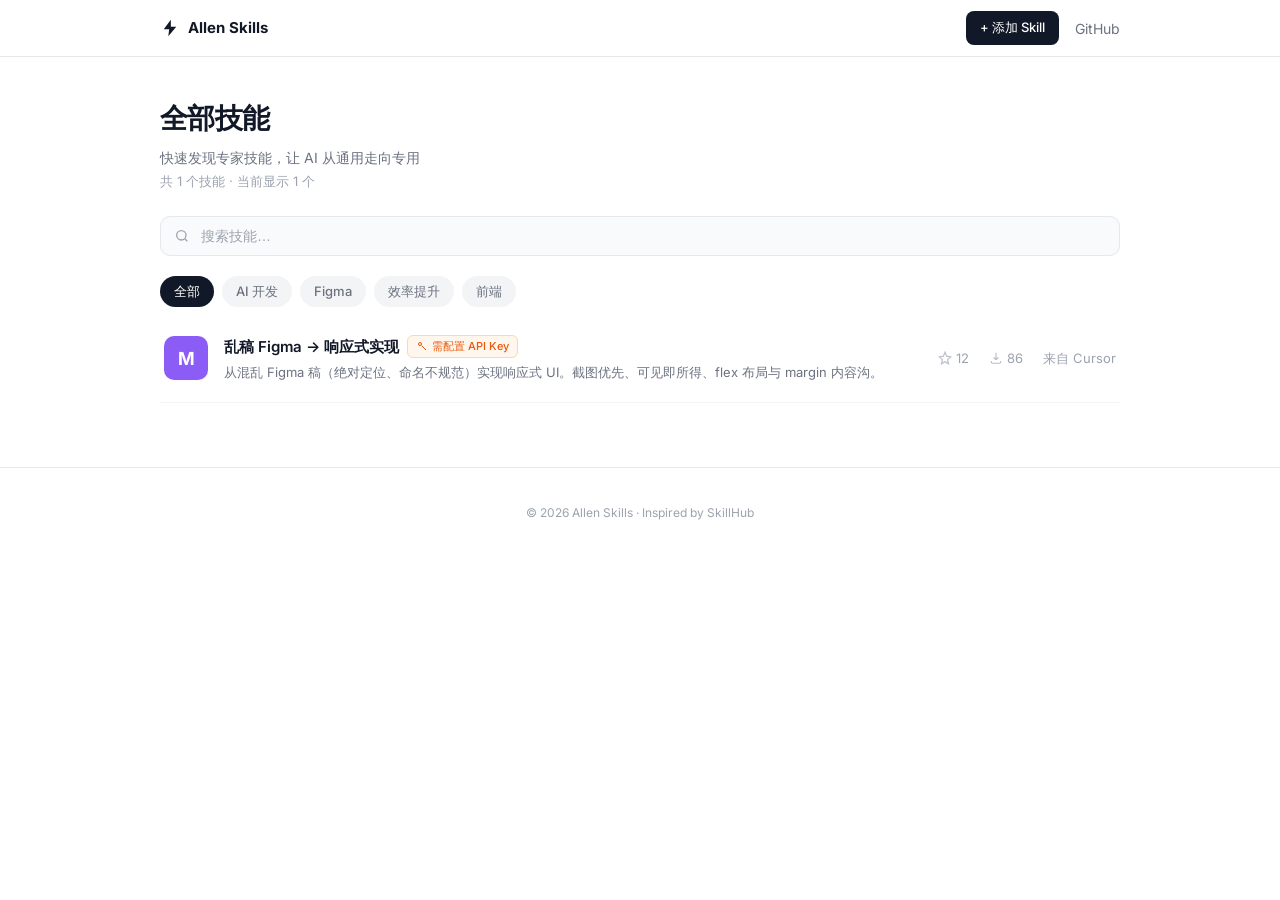
==== index.html @ ee0bc699 "Redesign catalog UI to match SkillHub light list style. White background, row-based skill list with " ====
<!DOCTYPE html>
<html lang="zh-CN">
<head>
  <meta charset="UTF-8" />
  <meta name="viewport" content="width=device-width, initial-scale=1.0" />
  <title>Allen Skills — Cursor Agent 技能库</title>
  <meta name="description" content="快速发现专家技能，让 AI 从通用走向专用" />
  <link rel="preconnect" href="https://fonts.googleapis.com" />
  <link rel="preconnect" href="https://fonts.gstatic.com" crossorigin />
  <link href="https://fonts.googleapis.com/css2?family=Inter:wght@400;500;600;700&display=swap" rel="stylesheet" />
  <link rel="stylesheet" href="assets/style.css" />
</head>
<body>
  <header class="site-header">
    <div class="container header-inner">
      <a class="brand" href="./">
        <svg class="brand-icon" viewBox="0 0 24 24" fill="none" aria-hidden="true">
          <path d="M13 2L4.5 13.5H11L10 22L19.5 10.5H13L13 2Z" fill="currentColor"/>
        </svg>
        <span class="brand-text">Allen Skills</span>
      </a>
      <div class="header-actions">
        <a href="https://github.com/zwxallen818/cursor-skills" class="btn-publish" target="_blank" rel="noopener">+ 添加 Skill</a>
        <a href="https://github.com/zwxallen818/cursor-skills" class="header-link" target="_blank" rel="noopener">GitHub</a>
      </div>
    </div>
  </header>

  <main class="main-content">
    <div class="container">
      <section class="page-head">
        <h1 class="page-title">全部技能</h1>
        <p class="page-subtitle" id="hero-subtitle">快速发现专家技能，让 AI 从通用走向专用</p>
        <p class="page-count" id="hero-count"></p>
        <div class="search-wrap">
          <svg class="search-icon" viewBox="0 0 24 24" fill="none" stroke="currentColor" stroke-width="2">
            <circle cx="11" cy="11" r="7"></circle>
            <path d="M20 20l-3.5-3.5"></path>
          </svg>
          <input id="search-input" type="search" placeholder="搜索技能…" autocomplete="off" />
        </div>
        <div class="category-tabs" id="category-tabs" role="tablist" aria-label="技能分类"></div>
      </section>

      <section class="skills-section">
        <div id="skills-list" class="skills-list" role="list"></div>
        <div id="empty-state" class="empty-state hidden">
          <p>没有找到匹配的技能</p>
          <button type="button" class="btn-text" id="clear-filters">清除筛选</button>
        </div>
      </section>
    </div>
  </main>

  <footer class="site-footer">
    <div class="container footer-inner">
      <p>© <span id="year"></span> Allen Skills · Inspired by SkillHub</p>
    </div>
  </footer>

  <script src="assets/app.js"></script>
</body>
</html>
---- assets/style.css ----
/* Allen Skills — SkillHub light theme */
:root {
  --bg: #ffffff;
  --text: #111827;
  --text-secondary: #6b7280;
  --text-muted: #9ca3af;
  --border: #f3f4f6;
  --border-strong: #e5e7eb;
  --accent: #111827;
  --search-bg: #f9fafb;
  --pill-bg: #f3f4f6;
  --pill-active: #111827;
  --container: 960px;
  --badge-api-bg: #fff7ed;
  --badge-api-text: #ea580c;
  --badge-api-border: #fed7aa;
}

* { box-sizing: border-box; }
html, body { margin: 0; padding: 0; }
body {
  font-family: Inter, -apple-system, BlinkMacSystemFont, "Segoe UI", "PingFang SC", "Microsoft YaHei", sans-serif;
  background: var(--bg);
  color: var(--text);
  line-height: 1.5;
  -webkit-font-smoothing: antialiased;
}

a { color: inherit; text-decoration: none; }
button { font: inherit; cursor: pointer; border: none; background: none; }

.container {
  width: min(100% - 48px, var(--container));
  margin-inline: auto;
}

.site-header {
  position: sticky;
  top: 0;
  z-index: 50;
  background: rgba(255, 255, 255, 0.92);
  backdrop-filter: blur(8px);
  border-bottom: 1px solid var(--border-strong);
}

.header-inner {
  display: flex;
  align-items: center;
  justify-content: space-between;
  height: 56px;
}

.brand {
  display: flex;
  align-items: center;
  gap: 8px;
  font-weight: 700;
  font-size: 15px;
}

.brand-icon { width: 20px; height: 20px; }

.header-actions {
  display: flex;
  align-items: center;
  gap: 16px;
}

.btn-publish {
  display: inline-flex;
  align-items: center;
  height: 34px;
  padding: 0 14px;
  border-radius: 8px;
  background: var(--accent);
  color: #fff;
  font-size: 13px;
  font-weight: 500;
  transition: opacity 0.15s;
}
.btn-publish:hover { opacity: 0.85; }

.header-link { font-size: 14px; color: var(--text-secondary); }
.header-link:hover { color: var(--text); }

.main-content { padding: 40px 0 64px; }

.page-title {
  margin: 0;
  font-size: 28px;
  font-weight: 700;
  letter-spacing: -0.02em;
}

.page-subtitle {
  margin: 8px 0 0;
  font-size: 14px;
  color: var(--text-secondary);
}

.page-count {
  margin: 4px 0 0;
  font-size: 13px;
  color: var(--text-muted);
}

.search-wrap { position: relative; margin-top: 24px; }

.search-icon {
  position: absolute;
  left: 14px;
  top: 50%;
  transform: translateY(-50%);
  width: 16px;
  height: 16px;
  color: var(--text-muted);
  pointer-events: none;
}

#search-input {
  width: 100%;
  height: 40px;
  padding: 0 14px 0 40px;
  border: 1px solid var(--border-strong);
  border-radius: 10px;
  background: var(--search-bg);
  color: var(--text);
  font-size: 14px;
  outline: none;
}
#search-input::placeholder { color: var(--text-muted); }
#search-input:focus {
  border-color: #d1d5db;
  box-shadow: 0 0 0 3px rgba(17, 24, 39, 0.06);
  background: #fff;
}

.category-tabs {
  display: flex;
  flex-wrap: wrap;
  gap: 8px;
  margin-top: 20px;
}

.tab-btn {
  padding: 6px 14px;
  border-radius: 999px;
  font-size: 13px;
  font-weight: 500;
  color: var(--text-secondary);
  background: var(--pill-bg);
  transition: all 0.15s;
}
.tab-btn:hover { color: var(--text); background: #e5e7eb; }
.tab-btn.active { color: #fff; background: var(--pill-active); }

.skills-list { margin-top: 8px; }

.skill-row {
  display: flex;
  align-items: center;
  gap: 16px;
  padding: 20px 4px;
  border-bottom: 1px solid var(--border);
  transition: background 0.12s;
}
.skill-row:hover { background: #fafafa; }

.skill-icon {
  flex-shrink: 0;
  width: 44px;
  height: 44px;
  border-radius: 10px;
  display: grid;
  place-items: center;
  font-size: 18px;
  font-weight: 700;
  color: #fff;
}

.skill-body { flex: 1; min-width: 0; }

.skill-title-row {
  display: flex;
  align-items: center;
  flex-wrap: wrap;
  gap: 8px;
}

.skill-title {
  margin: 0;
  font-size: 15px;
  font-weight: 600;
  line-height: 1.4;
}

.badge-api {
  display: inline-flex;
  align-items: center;
  gap: 4px;
  padding: 2px 8px;
  border-radius: 6px;
  font-size: 11px;
  font-weight: 500;
  color: var(--badge-api-text);
  background: var(--badge-api-bg);
  border: 1px solid var(--badge-api-border);
}
.badge-api svg { width: 12px; height: 12px; }

.skill-desc {
  margin: 4px 0 0;
  font-size: 13px;
  color: var(--text-secondary);
  line-height: 1.55;
  display: -webkit-box;
  -webkit-line-clamp: 2;
  -webkit-box-orient: vertical;
  overflow: hidden;
}

.skill-meta {
  flex-shrink: 0;
  display: flex;
  align-items: center;
  gap: 20px;
  font-size: 13px;
  color: var(--text-muted);
  white-space: nowrap;
}

.meta-item {
  display: inline-flex;
  align-items: center;
  gap: 4px;
}
.meta-item svg { width: 14px; height: 14px; opacity: 0.7; }

@media (max-width: 720px) {
  .skill-row { flex-wrap: wrap; align-items: flex-start; }
  .skill-meta {
    width: 100%;
    padding-left: 60px;
    gap: 12px;
    flex-wrap: wrap;
    white-space: normal;
  }
}

.empty-state {
  text-align: center;
  padding: 64px 0;
  color: var(--text-muted);
  font-size: 14px;
}
.hidden { display: none !important; }

.btn-text {
  margin-top: 8px;
  color: var(--text-secondary);
  font-size: 13px;
  text-decoration: underline;
  text-underline-offset: 2px;
}

.site-footer {
  border-top: 1px solid var(--border-strong);
  padding: 24px 0 32px;
  color: var(--text-muted);
  font-size: 12px;
}
.footer-inner { text-align: center; }

.detail-page { padding: 32px 0 64px; }
.back-link { display: inline-flex; font-size: 13px; color: var(--text-secondary); margin-bottom: 24px; }
.back-link:hover { color: var(--text); }
.detail-hero { padding-bottom: 24px; border-bottom: 1px solid var(--border); margin-bottom: 32px; }
.detail-header { display: flex; align-items: flex-start; gap: 16px; }
.detail-icon { width: 56px; height: 56px; border-radius: 12px; display: grid; place-items: center; font-size: 22px; font-weight: 700; color: #fff; flex-shrink: 0; }
.detail-title { margin: 0; font-size: 24px; font-weight: 700; letter-spacing: -0.02em; }
.detail-id { margin: 4px 0 0; font-size: 13px; color: var(--text-muted); font-family: ui-monospace, Menlo, monospace; }
.detail-desc { margin: 12px 0 0; font-size: 14px; color: var(--text-secondary); line-height: 1.6; max-width: 640px; }
.detail-meta-row { display: flex; flex-wrap: wrap; gap: 16px; margin-top: 16px; font-size: 13px; color: var(--text-muted); }
.detail-grid { display: grid; grid-template-columns: 1fr; gap: 24px; }
@media (min-width: 768px) { .detail-grid { grid-template-columns: 1.3fr 0.7fr; } }
.panel { border: 1px solid var(--border-strong); border-radius: 12px; padding: 20px; }
.panel h2 { margin: 0 0 12px; font-size: 14px; font-weight: 600; }
.panel ul { margin: 0; padding-left: 18px; color: var(--text-secondary); font-size: 13px; line-height: 1.7; }
.phase-list { display: grid; gap: 8px; }
.phase-item { border: 1px solid var(--border-strong); border-radius: 10px; padding: 12px 14px; background: #fafafa; font-size: 13px; }
.phase-item strong { display: block; margin-bottom: 2px; }
.phase-item span { color: var(--text-secondary); }
.code-block { position: relative; margin-top: 10px; border-radius: 10px; background: #f9fafb; border: 1px solid var(--border-strong); padding: 14px; }
.code-block pre { margin: 0; font-family: ui-monospace, Menlo, monospace; font-size: 12px; line-height: 1.55; color: #374151; white-space: pre-wrap; }
.copy-btn { position: absolute; top: 10px; right: 10px; font-size: 12px; padding: 4px 10px; border-radius: 6px; border: 1px solid var(--border-strong); background: #fff; color: var(--text-secondary); }
.copy-btn:hover { color: var(--text); }
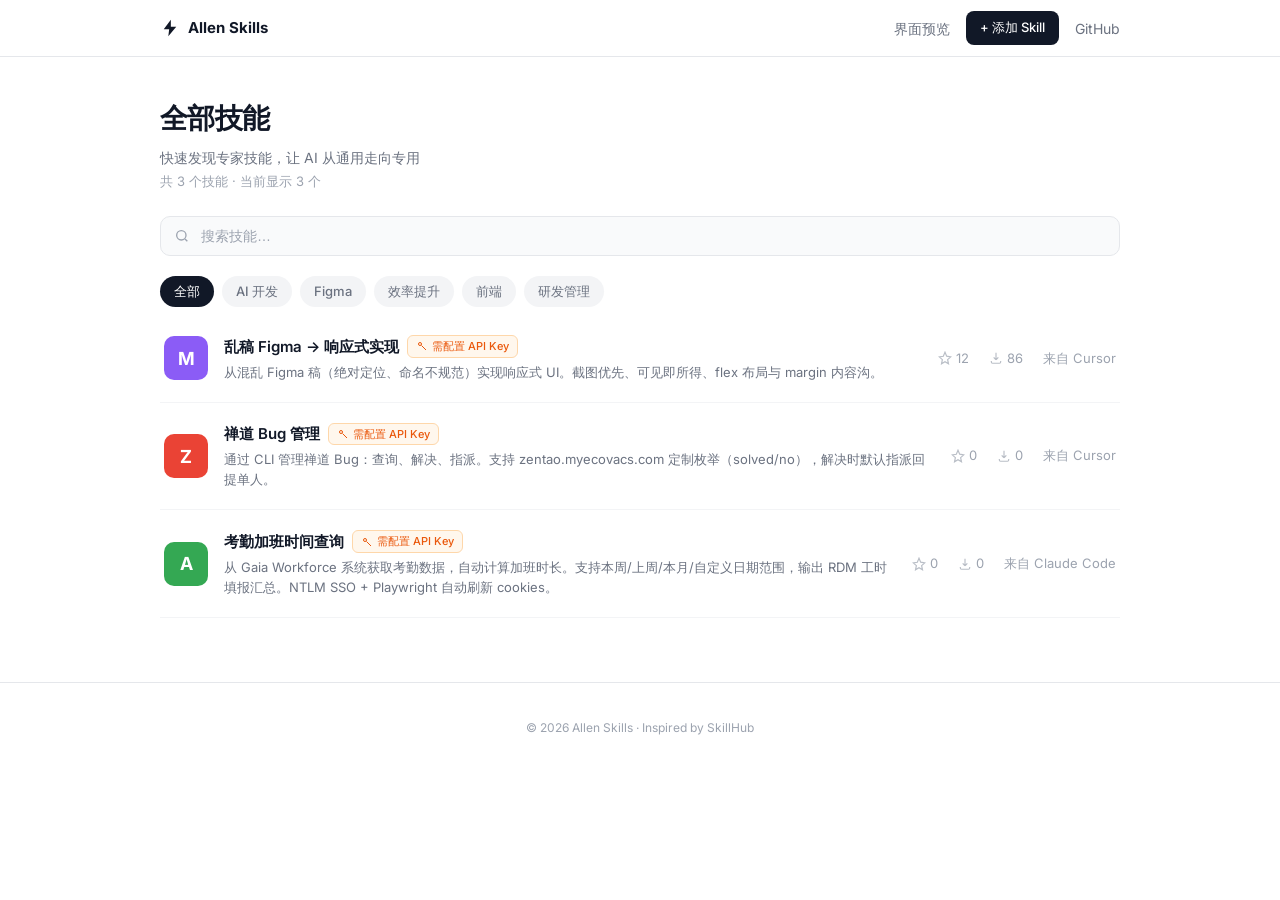
==== commit aaf1b650: "[新增] 添加 Figma 静态页预览索引 变更原因：昨日生成的多个界面分散在不同目录，不便统一查看。 变更内容：新增 /previews/ 索引页，收录 Global APP 与割草共 6 页；首页" ====
--- a/index.html
+++ b/index.html
@@ -20,6 +20,7 @@
         <span class="brand-text">Allen Skills</span>
       </a>
       <div class="header-actions">
+        <a href="./previews/" class="header-link">界面预览</a>
         <a href="https://github.com/zwxallen818/cursor-skills" class="btn-publish" target="_blank" rel="noopener">+ 添加 Skill</a>
         <a href="https://github.com/zwxallen818/cursor-skills" class="header-link" target="_blank" rel="noopener">GitHub</a>
       </div>
